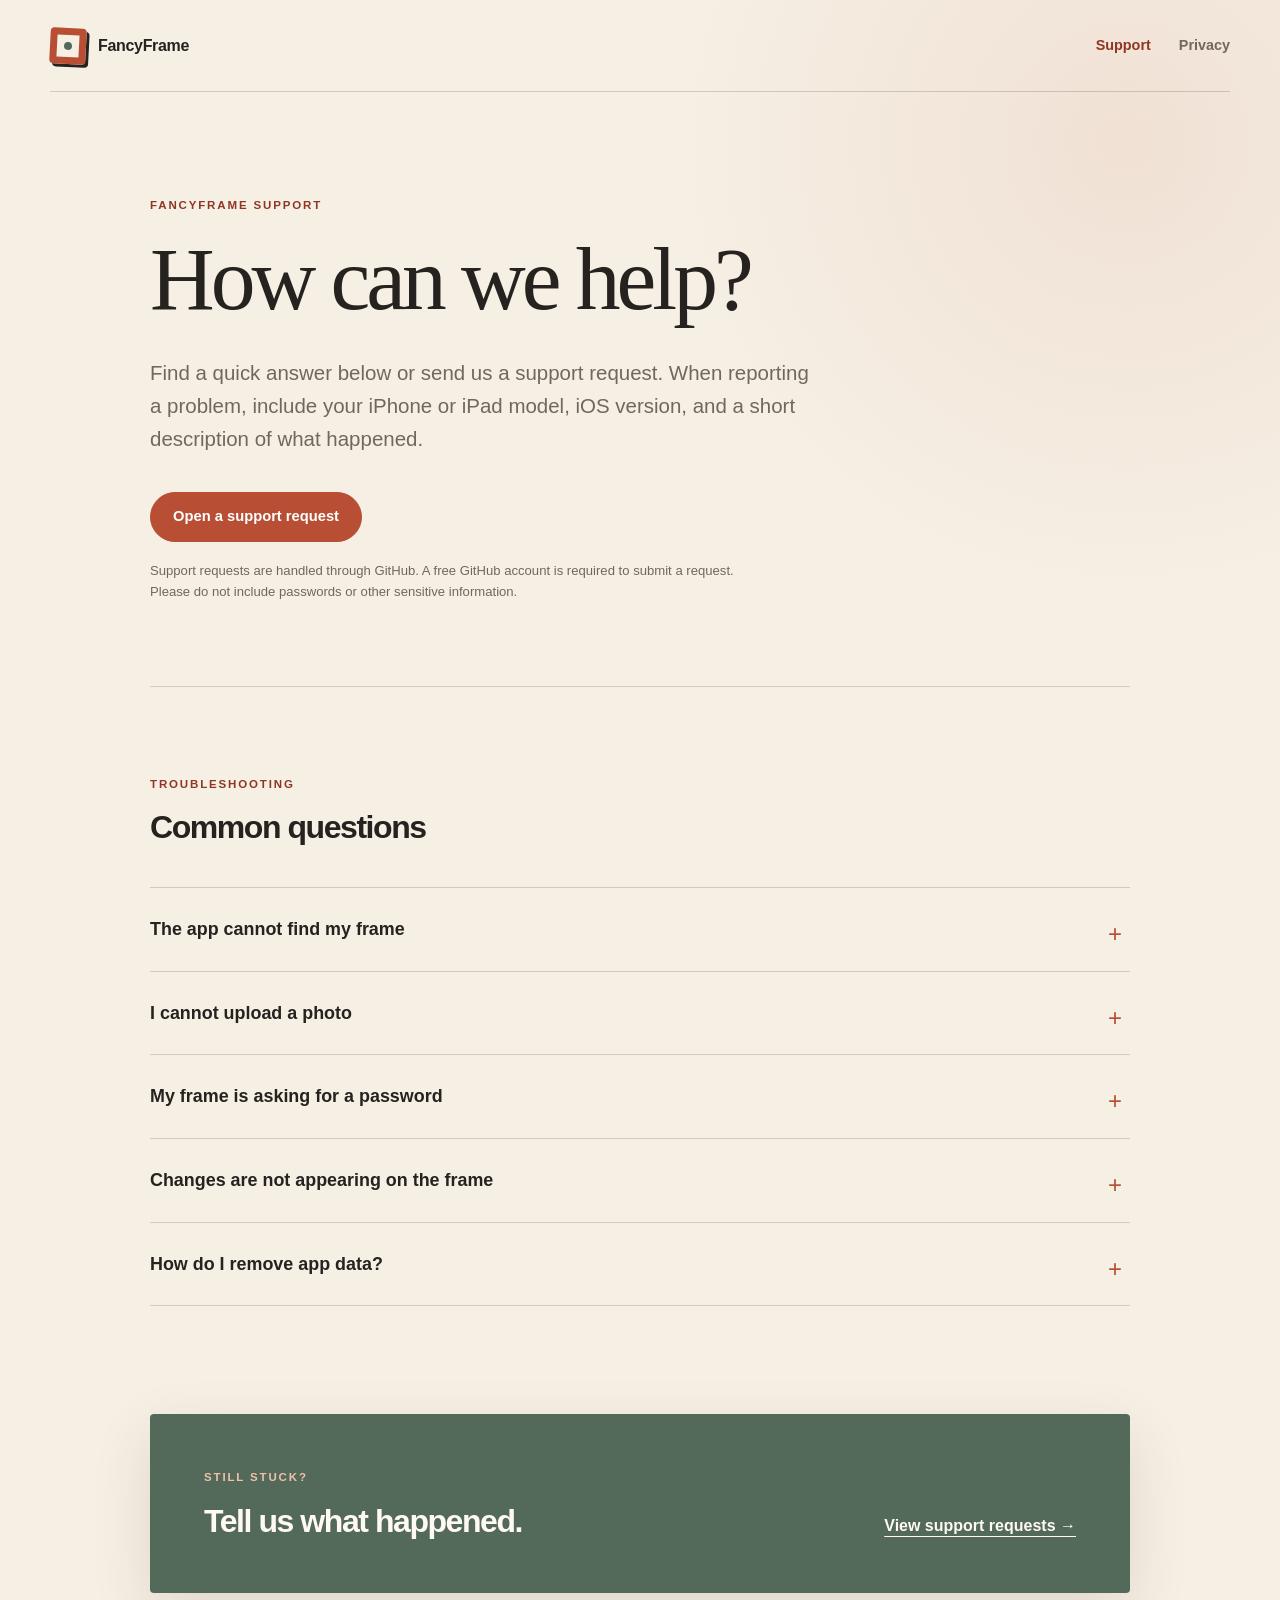
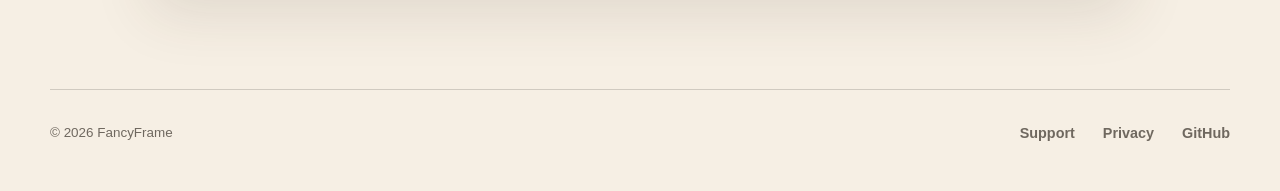
==== docs/support/index.html @ c78c34d2 "Add FancyFrame support and privacy site" ====
<!doctype html>
<html lang="en">
<head>
  <meta charset="utf-8">
  <meta name="viewport" content="width=device-width, initial-scale=1">
  <meta name="theme-color" content="#f6efe4">
  <meta name="description" content="Get help with the FancyFrame iPhone and iPad app.">
  <meta property="og:title" content="Support · FancyFrame">
  <meta property="og:description" content="Troubleshooting and support for the FancyFrame app.">
  <meta property="og:type" content="website">
  <meta property="og:url" content="https://tightwadtony.github.io/fancy-frame/support/">
  <meta property="og:image" content="https://tightwadtony.github.io/fancy-frame/assets/og.png">
  <meta property="og:image:width" content="1200">
  <meta property="og:image:height" content="630">
  <meta name="twitter:card" content="summary_large_image">
  <meta name="twitter:title" content="Support · FancyFrame">
  <meta name="twitter:description" content="Troubleshooting and support for the FancyFrame app.">
  <meta name="twitter:image" content="https://tightwadtony.github.io/fancy-frame/assets/og.png">
  <title>Support · FancyFrame</title>
  <link rel="stylesheet" href="../assets/styles.css">
</head>
<body>
  <header class="site-header">
    <a class="brand" href="../" aria-label="FancyFrame support home">
      <span class="brand-mark" aria-hidden="true"><span></span></span>
      <span>FancyFrame</span>
    </a>
    <nav aria-label="Main navigation">
      <a href="./" aria-current="page">Support</a>
      <a href="../privacy/">Privacy</a>
    </nav>
  </header>

  <main class="article-page">
    <section class="article-hero">
      <span class="eyebrow">FancyFrame support</span>
      <h1>How can we help?</h1>
      <p>Find a quick answer below or send us a support request. When reporting a problem, include your iPhone or iPad model, iOS version, and a short description of what happened.</p>
      <a class="button primary" href="https://github.com/TightwadTony/fancy-frame/issues/new?title=%5BiOS%20Support%5D%20">Open a support request</a>
      <p class="fine-print">Support requests are handled through GitHub. A free GitHub account is required to submit a request. Please do not include passwords or other sensitive information.</p>
    </section>

    <section class="faq" aria-labelledby="faq-title">
      <div class="section-heading">
        <span class="eyebrow">Troubleshooting</span>
        <h2 id="faq-title">Common questions</h2>
      </div>

      <details>
        <summary>The app cannot find my frame</summary>
        <div><p>Confirm that your iPhone or iPad and your FancyFrame are connected to the same Wi-Fi network. In iOS Settings, open <strong>Privacy &amp; Security → Local Network</strong> and make sure FancyFrame is enabled. If it still does not appear, restart the frame and reopen the app.</p></div>
      </details>
      <details>
        <summary>I cannot upload a photo</summary>
        <div><p>Make sure the frame is online and reachable from the app. If iOS asks for photo access, allow access to the photos you want to send. You can review this permission in <strong>Settings → Privacy &amp; Security → Photos → FancyFrame</strong>.</p></div>
      </details>
      <details>
        <summary>My frame is asking for a password</summary>
        <div><p>Enter the API password configured on your FancyFrame. This may be different from your Wi-Fi or photo-share password. If you recently changed it, sign in again using the new password.</p></div>
      </details>
      <details>
        <summary>Changes are not appearing on the frame</summary>
        <div><p>Check that the frame still appears online in the app, then try the change again. For photo changes, allow a moment for larger uploads to finish. Restarting the frame can resolve a stalled slideshow.</p></div>
      </details>
      <details>
        <summary>How do I remove app data?</summary>
        <div><p>Signing out removes the saved authentication token for that frame. Deleting the FancyFrame app removes its locally stored preferences and credentials from your iPhone or iPad. Photos stored on the physical frame must be removed from the Photos screen or from the frame's network share.</p></div>
      </details>
    </section>

    <aside class="callout">
      <div><span class="eyebrow">Still stuck?</span><h2>Tell us what happened.</h2></div>
      <a class="text-link" href="https://github.com/TightwadTony/fancy-frame/issues">View support requests <span aria-hidden="true">→</span></a>
    </aside>
  </main>

  <footer>
    <span>© 2026 FancyFrame</span>
    <div><a href="./">Support</a><a href="../privacy/">Privacy</a><a href="https://github.com/TightwadTony/fancy-frame">GitHub</a></div>
  </footer>
</body>
</html>
---- docs/assets/styles.css ----
:root {
  --ink: #25221f;
  --muted: #6f685f;
  --paper: #f6efe4;
  --paper-deep: #eadfce;
  --cream: #fffaf1;
  --terracotta: #b84f35;
  --terracotta-dark: #8f3624;
  --sage: #53695a;
  --line: rgba(37, 34, 31, .18);
  --shadow: 0 20px 60px rgba(65, 48, 35, .12);
}

* { box-sizing: border-box; }

html { scroll-behavior: smooth; }

body {
  margin: 0;
  color: var(--ink);
  background:
    radial-gradient(circle at 88% 8%, rgba(184, 79, 53, .09), transparent 28rem),
    var(--paper);
  font-family: Inter, ui-sans-serif, -apple-system, BlinkMacSystemFont, "Segoe UI", sans-serif;
  line-height: 1.6;
  -webkit-font-smoothing: antialiased;
}

a { color: inherit; }

.site-header,
main,
footer {
  width: min(1180px, calc(100% - 48px));
  margin-inline: auto;
}

.site-header {
  min-height: 92px;
  display: flex;
  align-items: center;
  justify-content: space-between;
  border-bottom: 1px solid var(--line);
}

.brand {
  display: inline-flex;
  align-items: center;
  gap: 12px;
  font-size: 1rem;
  font-weight: 750;
  letter-spacing: -.02em;
  text-decoration: none;
}

.brand-mark {
  width: 36px;
  height: 36px;
  display: grid;
  place-items: center;
  border: 7px solid var(--terracotta);
  border-radius: 4px;
  transform: rotate(3deg);
  box-shadow: 3px 3px 0 var(--ink);
}

.brand-mark span {
  width: 8px;
  height: 8px;
  border-radius: 50%;
  background: var(--sage);
}

nav, footer div { display: flex; gap: 28px; }

nav a,
footer a {
  color: var(--muted);
  font-size: .9rem;
  font-weight: 650;
  text-decoration: none;
}

nav a:hover,
nav a[aria-current="page"],
footer a:hover { color: var(--terracotta-dark); }

.hero {
  padding: 118px 0 112px;
  max-width: 920px;
}

.eyebrow {
  display: block;
  margin-bottom: 18px;
  color: var(--terracotta-dark);
  font-size: .72rem;
  font-weight: 800;
  letter-spacing: .16em;
  text-transform: uppercase;
}

h1, h2 { margin: 0; line-height: 1.06; letter-spacing: -.045em; }

h1 {
  max-width: 900px;
  font-family: Georgia, "Times New Roman", serif;
  font-size: clamp(3.4rem, 8vw, 7.4rem);
  font-weight: 400;
}

h1 em { color: var(--terracotta); font-weight: 400; }

h2 { font-size: clamp(1.45rem, 2.5vw, 2.2rem); }

.hero-copy,
.article-hero > p {
  max-width: 670px;
  margin: 30px 0 0;
  color: var(--muted);
  font-size: clamp(1.05rem, 2vw, 1.28rem);
}

.actions { display: flex; flex-wrap: wrap; gap: 12px; margin-top: 38px; }

.button {
  display: inline-flex;
  align-items: center;
  justify-content: center;
  min-height: 50px;
  padding: 12px 22px;
  border: 1px solid var(--ink);
  border-radius: 999px;
  font-size: .92rem;
  font-weight: 750;
  text-decoration: none;
  transition: transform .18s ease, box-shadow .18s ease, background .18s ease;
}

.button:hover { transform: translateY(-2px); box-shadow: 0 8px 20px rgba(37, 34, 31, .13); }
.button.primary { border-color: var(--terracotta); color: white; background: var(--terracotta); }
.button.primary:hover { background: var(--terracotta-dark); }
.button.secondary { background: transparent; }

.feature-grid {
  display: grid;
  grid-template-columns: repeat(3, 1fr);
  border-top: 1px solid var(--line);
  border-bottom: 1px solid var(--line);
}

.feature-grid article { min-height: 280px; padding: 38px 34px 42px 0; }
.feature-grid article + article { padding-left: 34px; border-left: 1px solid var(--line); }
.number, .policy-number { color: var(--terracotta); font-family: Georgia, serif; font-style: italic; }
.feature-grid h2 { margin-top: 56px; font-size: 1.5rem; }
.feature-grid p { margin-bottom: 0; color: var(--muted); }

.privacy-note,
.callout {
  margin: 96px 0;
  padding: 54px;
  display: grid;
  grid-template-columns: 1fr 1fr;
  align-items: end;
  gap: 60px;
  color: var(--cream);
  background: var(--sage);
  border-radius: 4px;
  box-shadow: var(--shadow);
}

.privacy-note .eyebrow,
.callout .eyebrow { color: #eec2ab; }
.privacy-note p { margin: 0; color: rgba(255, 250, 241, .78); font-size: 1.08rem; }

.article-page { max-width: 980px; }
.article-hero { padding: 104px 0 84px; border-bottom: 1px solid var(--line); }
.article-hero h1 { font-size: clamp(3.3rem, 7vw, 6.6rem); }
.article-hero .button { margin-top: 36px; }
.article-hero .fine-print { max-width: 620px; margin-top: 18px; font-size: .82rem; }
.article-hero .effective { margin-top: 25px; color: var(--terracotta-dark); font-size: .82rem; font-weight: 750; text-transform: uppercase; letter-spacing: .08em; }

.faq { padding: 88px 0 20px; }
.section-heading { margin-bottom: 42px; }
.faq details { border-top: 1px solid var(--line); }
.faq details:last-child { border-bottom: 1px solid var(--line); }
.faq summary {
  padding: 27px 44px 27px 0;
  position: relative;
  cursor: pointer;
  list-style: none;
  font-size: 1.12rem;
  font-weight: 750;
}
.faq summary::-webkit-details-marker { display: none; }
.faq summary::after { content: "+"; position: absolute; right: 8px; color: var(--terracotta); font-size: 1.5rem; font-weight: 400; }
.faq details[open] summary::after { content: "−"; }
.faq details div { max-width: 760px; padding: 0 42px 22px 0; color: var(--muted); }
.faq details p { margin-top: 0; }

.callout { margin-top: 88px; }
.text-link { color: var(--cream); font-weight: 750; text-align: right; text-underline-offset: 5px; }

.policy .article-hero { padding-bottom: 72px; }
.policy-content { padding: 30px 0 72px; }
.policy-content article {
  display: grid;
  grid-template-columns: 70px 1fr;
  gap: 20px;
  padding: 44px 0;
  border-bottom: 1px solid var(--line);
}
.policy-content h2 { font-size: 1.55rem; }
.policy-content p { max-width: 760px; margin: 13px 0 0; color: var(--muted); }
.policy-content a { color: var(--terracotta-dark); text-underline-offset: 3px; }

footer {
  padding: 32px 0 46px;
  display: flex;
  justify-content: space-between;
  border-top: 1px solid var(--line);
  color: var(--muted);
  font-size: .84rem;
}

@media (max-width: 720px) {
  .site-header, main, footer { width: min(100% - 32px, 1180px); }
  .site-header { min-height: 76px; }
  nav { gap: 18px; }
  .hero { padding: 82px 0 76px; }
  .hero h1 { font-size: clamp(3rem, 15vw, 5.2rem); }
  .feature-grid { grid-template-columns: 1fr; }
  .feature-grid article { min-height: auto; padding: 32px 0; }
  .feature-grid article + article { padding-left: 0; border-left: 0; border-top: 1px solid var(--line); }
  .feature-grid h2 { margin-top: 28px; }
  .privacy-note, .callout { margin: 64px 0; padding: 36px 28px; grid-template-columns: 1fr; gap: 30px; }
  .article-hero { padding: 76px 0 60px; }
  .article-hero h1 { font-size: clamp(3rem, 15vw, 5rem); }
  .faq { padding-top: 64px; }
  .text-link { text-align: left; }
  .policy-content article { grid-template-columns: 42px 1fr; gap: 8px; padding: 34px 0; }
  footer { align-items: flex-start; gap: 26px; }
  footer div { flex-direction: column; gap: 8px; }
}

@media (prefers-reduced-motion: reduce) {
  html { scroll-behavior: auto; }
  .button { transition: none; }
}
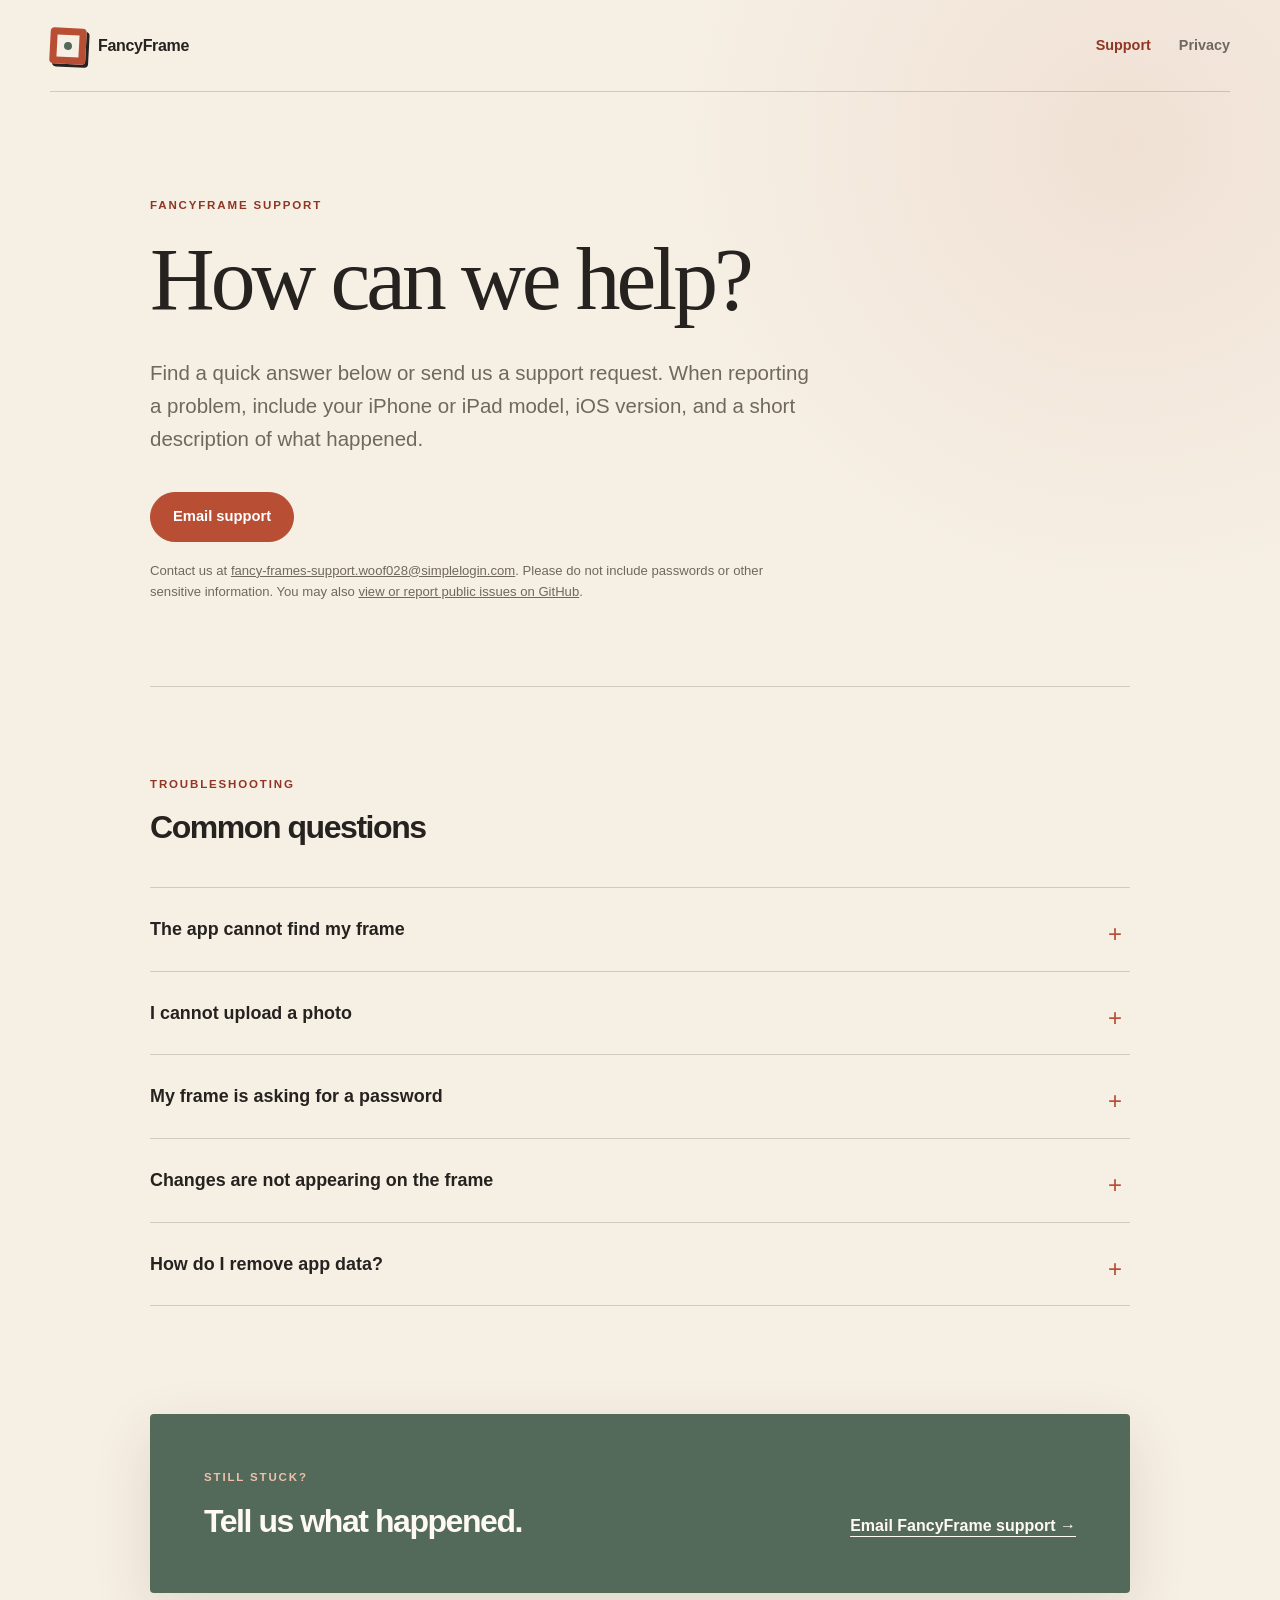
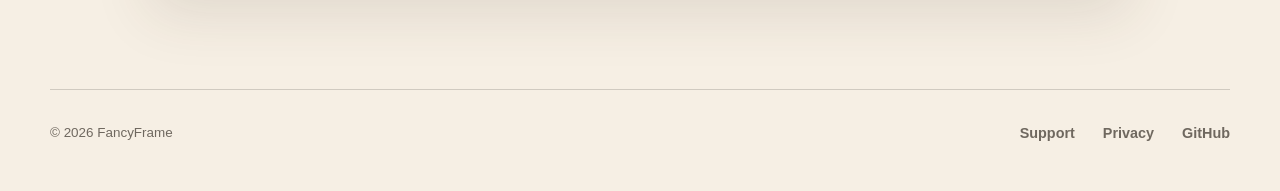
==== commit c194e231: "Add support email to public site" ====
--- a/docs/support/index.html
+++ b/docs/support/index.html
@@ -36,8 +36,8 @@
       <span class="eyebrow">FancyFrame support</span>
       <h1>How can we help?</h1>
       <p>Find a quick answer below or send us a support request. When reporting a problem, include your iPhone or iPad model, iOS version, and a short description of what happened.</p>
-      <a class="button primary" href="https://github.com/TightwadTony/fancy-frame/issues/new?title=%5BiOS%20Support%5D%20">Open a support request</a>
-      <p class="fine-print">Support requests are handled through GitHub. A free GitHub account is required to submit a request. Please do not include passwords or other sensitive information.</p>
+      <a class="button primary" href="mailto:fancy-frames-support.woof028@simplelogin.com?subject=FancyFrame%20Support">Email support</a>
+      <p class="fine-print">Contact us at <a href="mailto:fancy-frames-support.woof028@simplelogin.com">fancy-frames-support.woof028@simplelogin.com</a>. Please do not include passwords or other sensitive information. You may also <a href="https://github.com/TightwadTony/fancy-frame/issues">view or report public issues on GitHub</a>.</p>
     </section>
 
     <section class="faq" aria-labelledby="faq-title">
@@ -70,7 +70,7 @@
 
     <aside class="callout">
       <div><span class="eyebrow">Still stuck?</span><h2>Tell us what happened.</h2></div>
-      <a class="text-link" href="https://github.com/TightwadTony/fancy-frame/issues">View support requests <span aria-hidden="true">→</span></a>
+      <a class="text-link" href="mailto:fancy-frames-support.woof028@simplelogin.com?subject=FancyFrame%20Support">Email FancyFrame support <span aria-hidden="true">→</span></a>
     </aside>
   </main>
 
